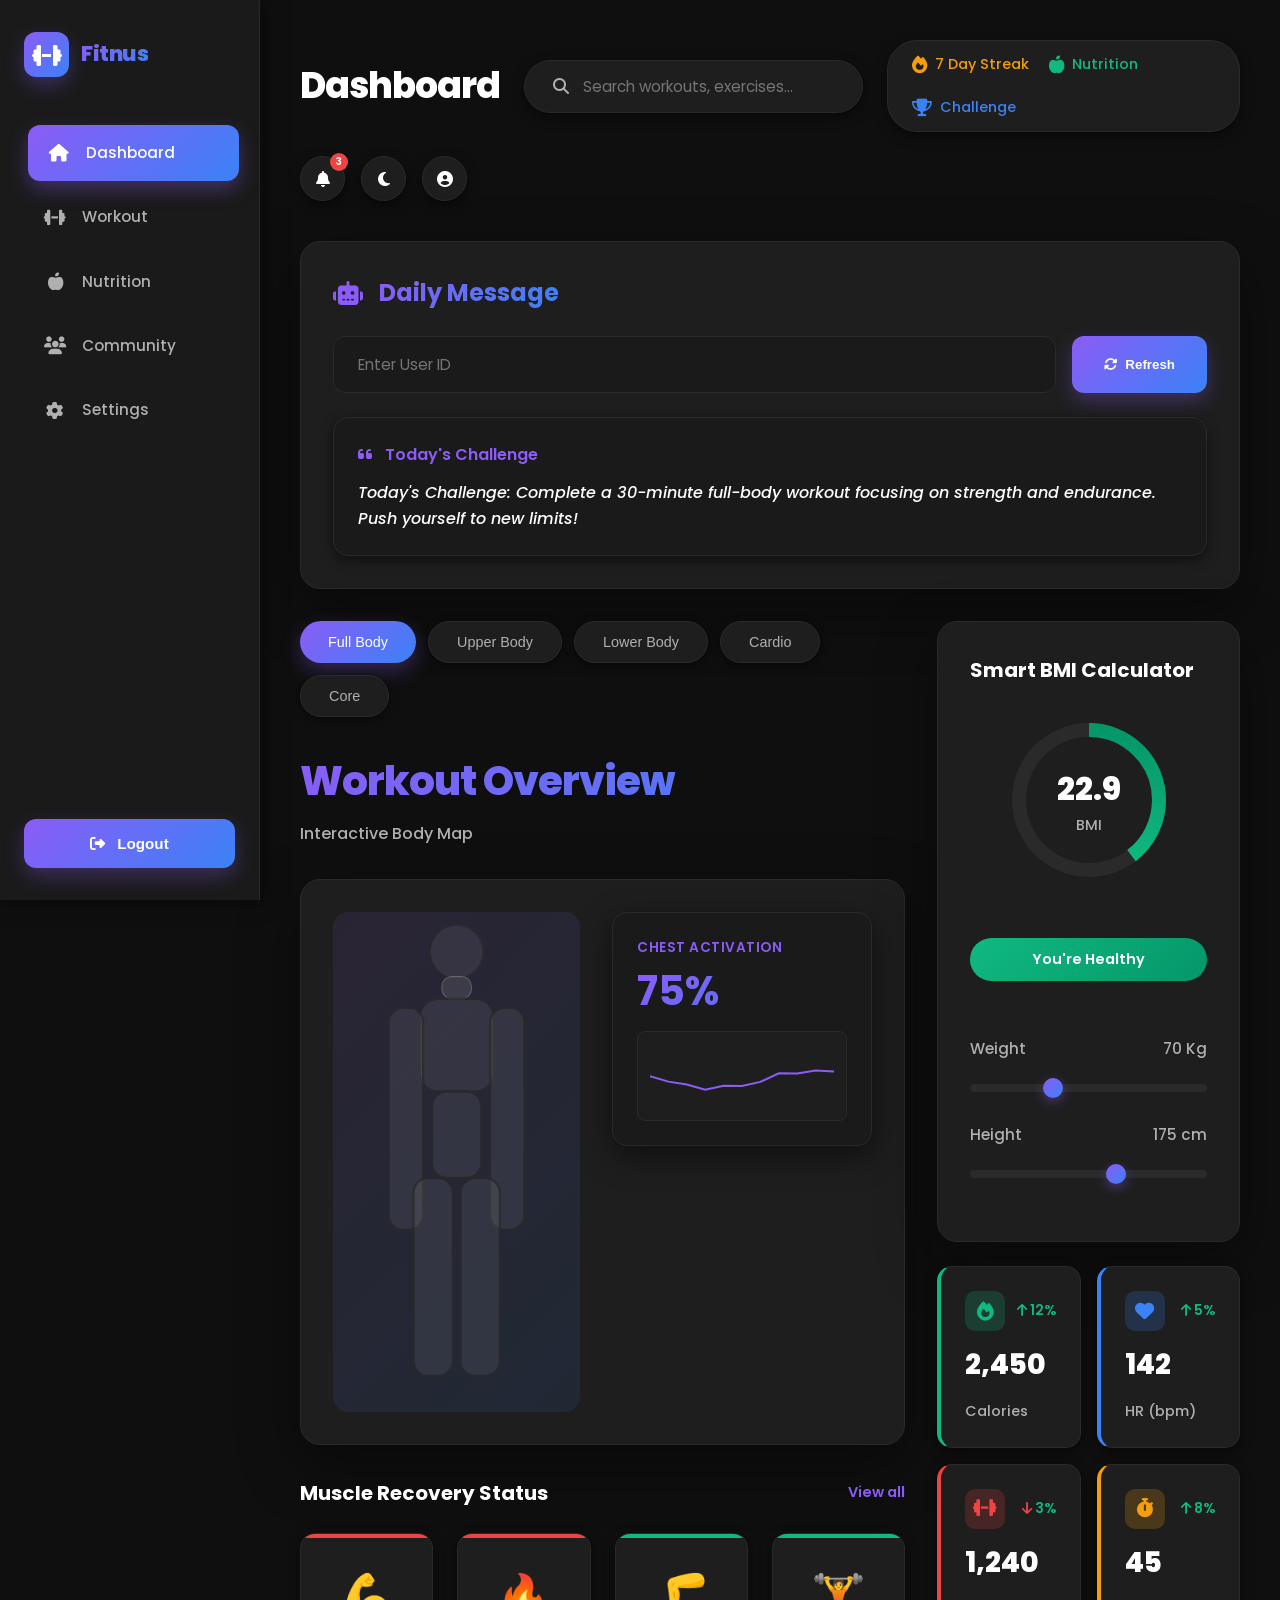
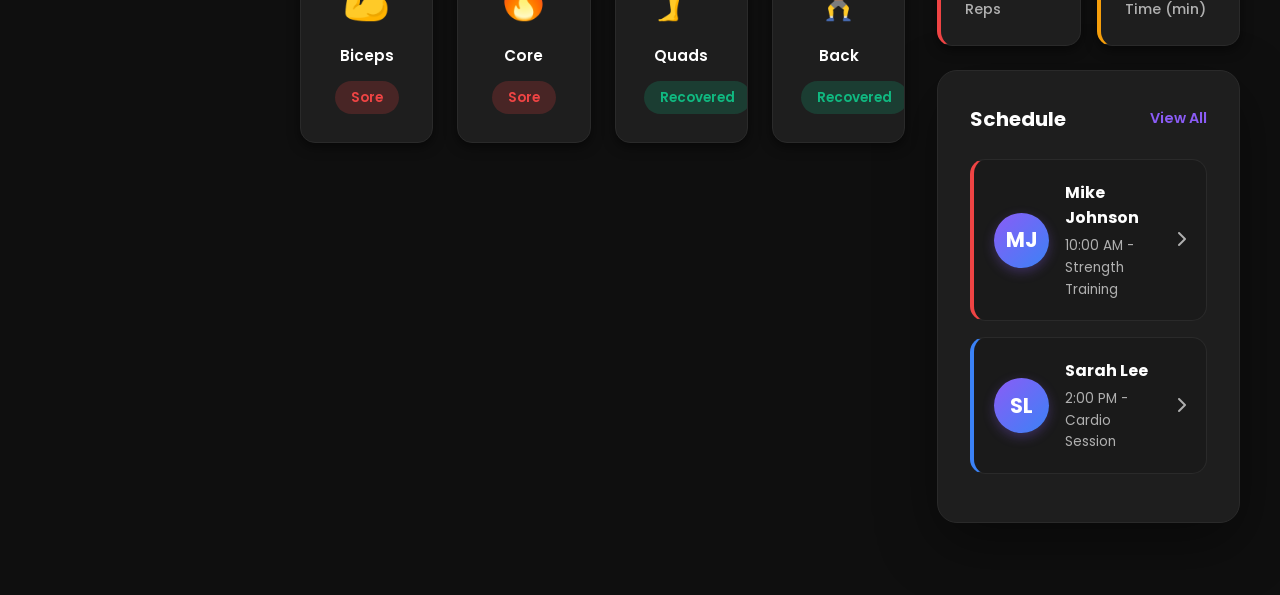
==== frontend/Hacking/Mainpage/index.html @ 84b74327 "Added  initilization and nutrition" ====
<!DOCTYPE html>
<html lang="en">
<head>
    <meta charset="UTF-8">
    <meta name="viewport" content="width=device-width, initial-scale=1.0">
    <title>Fitnus - Dashboard</title>
    <link rel="stylesheet" href="https://cdnjs.cloudflare.com/ajax/libs/font-awesome/6.4.0/css/all.min.css">
    <link href="https://fonts.googleapis.com/css2?family=Poppins:wght@300;400;500;600;700;800&display=swap" rel="stylesheet">
    <link rel="stylesheet" href="styles.css">
    <style>
        body {
            animation: fadeIn 0.5s ease-in-out;
        }

        @keyframes fadeIn {
            from {
                opacity: 0;
                transform: translateY(10px); 
            }
            to {
                opacity: 1;
                transform: translateY(0);
            }
        }
    </style>
</head>
<body data-theme="dark">
    <div class="container">
        <!-- Mobile Menu Button -->
        <div class="mobile-menu-btn" id="mobileMenuBtn">
            <i class="fas fa-bars"></i>
        </div>

        <!-- Sidebar -->
        <aside class="sidebar" id="sidebar">
            <div class="logo">
                <div class="logo-icon">
                    <i class="fas fa-dumbbell"></i>
                </div>
                <div class="logo-text">Fitnus</div>
            </div>
            <nav>
                <ul class="nav-menu">
                    <li class="nav-item">
                        <a href="#" class="nav-link active">
                            <i class="fas fa-home"></i>
                            <span>Dashboard</span>
                        </a>
                    </li>
                    <li class="nav-item">
                        <a href="#" class="nav-link">
                            <i class="fas fa-dumbbell"></i>
                            <span>Workout</span>
                        </a>
                    </li>
                    <li class="nav-item">
                        <a href="../Nutrients/nutrients.html" class="nav-link">
                            <i class="fas fa-apple-alt"></i>
                            <span>Nutrition</span>
                        </a>
                    </li>
                    <li class="nav-item">
                        <a href="#" class="nav-link">
                            <i class="fas fa-users"></i>
                            <span>Community</span>
                        </a>
                    </li>
                    <li class="nav-item">
                        <a href="#" class="nav-link">
                            <i class="fas fa-cog"></i>
                            <span>Settings</span>
                        </a>
                    </li>
                </ul>
            </nav>
            <button class="logout-btn">
                <i class="fas fa-sign-out-alt"></i>
                <span>Logout</span>
            </button>
        </aside>

        <!-- Main Content -->
        <main class="main-content">
            <!-- Header -->
            <header class="header">
                <h1 class="header-title">Dashboard</h1>
                <div class="header-center">
                    <div class="search-bar">
                        <i class="fas fa-search"></i>
                        <input type="text" placeholder="Search workouts, exercises..." class="search-input">
                    </div>
                    <div class="streaks-widget">
                        <div class="streak-item fire">
                            <i class="fas fa-fire"></i>
                            <span>7 Day Streak</span>
                        </div>
                        <div class="streak-item nutrition">
                            <i class="fas fa-apple-alt"></i>
                            <span>Nutrition</span>
                        </div>
                        <div class="streak-item check">
                            <i class="fas fa-trophy"></i>
                            <span>Challenge</span>
                        </div>
                    </div>
                </div>
                <div class="header-icons">
                    <div class="icon-btn notification-btn" id="notificationBtn">
                        <i class="fas fa-bell"></i>
                        <span class="notification-badge">3</span>
                    </div>
                    <div class="icon-btn theme-toggle" id="themeToggle">
                        <i class="fas fa-moon" id="themeIcon"></i>
                    </div>
                    <div class="icon-btn profile-btn">
                        <i class="fas fa-user-circle"></i>
                    </div>
                </div>
            </header>

            <!-- Daily Message Section (AI Personalization) -->
            <section class="ai-section">
                <div class="ai-header">
                    <i class="fas fa-robot"></i>
                    <h2>Daily Message</h2>
                </div>
                <div class="ai-input-group">
                    <input type="text" class="ai-input" id="userIdInput" placeholder="Enter User ID">
                    <button class="ai-submit-btn" id="refreshBtn">
                        <i class="fas fa-sync-alt"></i> Refresh
                    </button>
                </div>
                <div class="ai-response active">
                    <div class="ai-card">
                        <h3><i class="fas fa-quote-left"></i> Today's Challenge</h3>
                        <p class="quote" id="dailyMessageText">Today's Challenge: Complete a 30-minute full-body workout focusing on strength and endurance. Push yourself to new limits!</p>
                    </div>
                </div>
            </section>

            <!-- Main Grid -->
            <div class="main-grid">
                <!-- Left Column -->
                <div class="left-column">
                    <!-- Workout Selector -->
                    <div class="workout-selector">
                        <button class="selector-pill active" data-workout="fullbody">Full Body</button>
                        <button class="selector-pill" data-workout="upper">Upper Body</button>
                        <button class="selector-pill" data-workout="lower">Lower Body</button>
                        <button class="selector-pill" data-workout="cardio">Cardio</button>
                        <button class="selector-pill" data-workout="core">Core</button>
                    </div>

                    <!-- Workout Title -->
                    <div class="workout-title">
                        <h1>Workout Overview</h1>
                        <p>Interactive Body Map</p>
                    </div>

                    <!-- Body Model Container -->
                    <div class="body-model-container">
                        <!-- Left Side: Body Model -->
                        <div class="body-model-wrapper">
                            <div class="body-model">
                                <svg class="body-svg" viewBox="0 0 200 400" xmlns="http://www.w3.org/2000/svg">
                                    <!-- Head -->
                                    <circle cx="100" cy="30" r="22" class="muscle-group" data-muscle="head" 
                                            fill="rgba(255, 255, 255, 0.1)" stroke="rgba(255,255,255,0.2)" stroke-width="1"/>
                                    
                                    <!-- Neck -->
                                    <rect x="88" y="50" width="24" height="18" rx="8" 
                                          fill="rgba(255, 255, 255, 0.1)" stroke="rgba(255,255,255,0.2)" stroke-width="1"/>
                                    
                                    <!-- Chest (Pecs) - Wide and broad -->
                                    <rect x="70" y="68" width="60" height="75" rx="15" class="muscle-group" data-muscle="chest" 
                                          fill="rgba(255, 255, 255, 0.1)" stroke="rgba(255,255,255,0.2)" stroke-width="1"/>
                                    
                                    <!-- Left Arm - Thick and muscular -->
                                    <rect x="45" y="75" width="28" height="180" rx="12" class="muscle-group" data-muscle="leftarm" 
                                          fill="rgba(255, 255, 255, 0.1)" stroke="rgba(255,255,255,0.2)" stroke-width="1"/>
                                    
                                    <!-- Right Arm - Thick and muscular -->
                                    <rect x="127" y="75" width="28" height="180" rx="12" class="muscle-group" data-muscle="rightarm" 
                                          fill="rgba(255, 255, 255, 0.1)" stroke="rgba(255,255,255,0.2)" stroke-width="1"/>
                                    
                                    <!-- Core/Abs - Tapered waist -->
                                    <rect x="80" y="143" width="40" height="70" rx="12" class="muscle-group" data-muscle="core" 
                                          fill="rgba(255, 255, 255, 0.1)" stroke="rgba(255,255,255,0.2)" stroke-width="1"/>
                                    
                                    <!-- Left Leg - Thick quads -->
                                    <rect x="65" y="213" width="32" height="160" rx="12" class="muscle-group" data-muscle="leftleg" 
                                          fill="rgba(255, 255, 255, 0.1)" stroke="rgba(255,255,255,0.2)" stroke-width="1"/>
                                    
                                    <!-- Right Leg - Thick quads -->
                                    <rect x="103" y="213" width="32" height="160" rx="12" class="muscle-group" data-muscle="rightleg" 
                                          fill="rgba(255, 255, 255, 0.1)" stroke="rgba(255,255,255,0.2)" stroke-width="1"/>
                                </svg>
                            </div>
                        </div>
                        
                        <!-- Right Side: Muscle Activation Card -->
                        <div class="muscle-activation-card" id="activationCard">
                            <h3 id="muscleName">Overall Body</h3>
                            <div class="muscle-value" id="muscleValue">72%</div>
                            <div class="muscle-graph">
                                <svg width="100%" height="100%" viewBox="0 0 220 80" preserveAspectRatio="none">
                                    <polyline class="graph-line" id="graphLine" points="0,40 22,35 44,38 66,32 88,40 110,35 132,38 154,32 176,40 198,35 220,38" fill="none"/>
                                </svg>
                            </div>
                        </div>
                    </div>

                    <!-- Recovery Section -->
                    <div class="recovery-section">
                        <div class="section-header">
                            <h3 class="section-title">Muscle Recovery Status</h3>
                            <a href="#" class="view-all">View all</a>
                        </div>
                        <div class="recovery-grid">
                            <div class="recovery-card sore">
                                <div class="recovery-icon">💪</div>
                                <div class="recovery-label">Biceps</div>
                                <div class="recovery-status sore">Sore</div>
                            </div>
                            <div class="recovery-card sore">
                                <div class="recovery-icon">🔥</div>
                                <div class="recovery-label">Core</div>
                                <div class="recovery-status sore">Sore</div>
                            </div>
                            <div class="recovery-card recovered">
                                <div class="recovery-icon">🦵</div>
                                <div class="recovery-label">Quads</div>
                                <div class="recovery-status recovered">Recovered</div>
                            </div>
                            <div class="recovery-card recovered">
                                <div class="recovery-icon">🏋️</div>
                                <div class="recovery-label">Back</div>
                                <div class="recovery-status recovered">Recovered</div>
                            </div>
                        </div>
                    </div>
                </div>

                <!-- Right Column -->
                <div class="right-column">
                    <!-- BMI Card -->
                    <div class="bmi-card">
                        <h3 class="bmi-title">Smart BMI Calculator</h3>
                        <div class="bmi-gauge">
                            <svg width="180" height="180">
                                <defs>
                                    <linearGradient id="gaugeGradient" x1="0%" y1="0%" x2="100%" y2="0%">
                                        <stop offset="0%" style="stop-color:#8b5cf6;stop-opacity:1" />
                                        <stop offset="100%" style="stop-color:#3b82f6;stop-opacity:1" />
                                    </linearGradient>
                                </defs>
                                <circle class="gauge-circle gauge-bg" cx="90" cy="90" r="70"/>
                                <circle class="gauge-circle gauge-fill" id="gaugeFill" cx="90" cy="90" r="70" transform="rotate(-90 90 90)"/>
                            </svg>
                            <div class="gauge-center">
                                <div class="gauge-value" id="bmiValue">24.8</div>
                                <div class="gauge-label">BMI</div>
                            </div>
                        </div>
                        <div style="text-align: center;">
                            <span class="bmi-badge healthy" id="bmiBadge">You're Healthy</span>
                        </div>
                        <div class="bmi-sliders">
                            <div class="slider-group">
                                <div class="slider-label">
                                    <span>Weight</span>
                                    <span id="weightValue">70 Kg</span>
                                </div>
                                <input type="range" class="slider" id="weightSlider" min="30" max="150" value="70">
                            </div>
                            <div class="slider-group">
                                <div class="slider-label">
                                    <span>Height</span>
                                    <span id="heightValue">175 cm</span>
                                </div>
                                <input type="range" class="slider" id="heightSlider" min="100" max="220" value="175">
                            </div>
                        </div>
                    </div>

                    <!-- Metrics Grid -->
                    <div class="metrics-grid">
                        <div class="metric-card green">
                            <div class="metric-header">
                                <div class="metric-icon">
                                    <i class="fas fa-fire"></i>
                                </div>
                                <div class="metric-trend">
                                    <i class="fas fa-arrow-up"></i> 12%
                                </div>
                            </div>
                            <div class="metric-value" id="caloriesValue">2,450</div>
                            <div class="metric-label">Calories</div>
                        </div>
                        <div class="metric-card blue">
                            <div class="metric-header">
                                <div class="metric-icon">
                                    <i class="fas fa-heart"></i>
                                </div>
                                <div class="metric-trend">
                                    <i class="fas fa-arrow-up"></i> 5%
                                </div>
                            </div>
                            <div class="metric-value" id="heartRateValue">142</div>
                            <div class="metric-label">HR (bpm)</div>
                        </div>
                        <div class="metric-card red">
                            <div class="metric-header">
                                <div class="metric-icon">
                                    <i class="fas fa-dumbbell"></i>
                                </div>
                                <div class="metric-trend">
                                    <i class="fas fa-arrow-down"></i> 3%
                                </div>
                            </div>
                            <div class="metric-value" id="repsValue">1,240</div>
                            <div class="metric-label">Reps</div>
                        </div>
                        <div class="metric-card orange">
                            <div class="metric-header">
                                <div class="metric-icon">
                                    <i class="fas fa-stopwatch"></i>
                                </div>
                                <div class="metric-trend">
                                    <i class="fas fa-arrow-up"></i> 8%
                                </div>
                            </div>
                            <div class="metric-value" id="timeValue">45</div>
                            <div class="metric-label">Time (min)</div>
                        </div>
                    </div>

                    <!-- Schedule Section -->
                    <div class="schedule-section">
                        <div class="section-header">
                            <h3 class="section-title">Schedule</h3>
                            <a href="#" class="view-all">View All</a>
                        </div>
                        <div class="trainer-card red">
                            <div class="trainer-avatar">MJ</div>
                            <div class="trainer-info">
                                <div class="trainer-name">Mike Johnson</div>
                                <div class="trainer-specialty">10:00 AM - Strength Training</div>
                            </div>
                            <div class="trainer-arrow">
                                <i class="fas fa-chevron-right"></i>
                            </div>
                        </div>
                        <div class="trainer-card blue">
                            <div class="trainer-avatar">SL</div>
                            <div class="trainer-info">
                                <div class="trainer-name">Sarah Lee</div>
                                <div class="trainer-specialty">2:00 PM - Cardio Session</div>
                            </div>
                            <div class="trainer-arrow">
                                <i class="fas fa-chevron-right"></i>
                            </div>
                        </div>
                    </div>
                </div>
            </div>
        </main>
    </div>

    <script src="script.js"></script>
</body>
</html>
---- frontend/Hacking/Mainpage/styles.css ----
:root {
    /* Dark Mode Colors (Default) */
    --bg-primary: #0f0f0f;
    --bg-secondary: #1a1a1a;
    --bg-card: #1e1e1e;
    --text-primary: #ffffff;
    --text-secondary: #b0b0b0;
    --accent-purple: #8b5cf6;
    --accent-blue: #3b82f6;
    --accent-gradient: linear-gradient(135deg, #8b5cf6 0%, #3b82f6 100%);
    --border-color: #2a2a2a;
    --shadow: rgba(0, 0, 0, 0.5);
    --shadow-lg: 0 20px 60px rgba(0, 0, 0, 0.4);
}

[data-theme="light"] {
    /* Light Mode Colors */
    --bg-primary: #f8f9fa;
    --bg-secondary: #ffffff;
    --bg-card: #ffffff;
    --text-primary: #1a1a1a;
    --text-secondary: #666666;
    --accent-purple: #8b5cf6;
    --accent-blue: #3b82f6;
    --accent-gradient: linear-gradient(135deg, #8b5cf6 0%, #3b82f6 100%);
    --border-color: #e0e0e0;
    --shadow: rgba(0, 0, 0, 0.1);
    --shadow-lg: 0 20px 60px rgba(0, 0, 0, 0.15);
}

* {
    margin: 0;
    padding: 0;
    box-sizing: border-box;
}

body {
    font-family: 'Poppins', sans-serif;
    background-color: var(--bg-primary);
    color: var(--text-primary);
    transition: background-color 0.3s ease, color 0.3s ease;
    overflow-x: hidden;
    line-height: 1.6;
}

[data-theme="light"] body {
    background: linear-gradient(135deg, #f8f9fa 0%, #ffffff 100%);
}

.container {
    display: flex;
    min-height: 100vh;
}

/* Sidebar */
.sidebar {
    width: 260px;
    background-color: var(--bg-secondary);
    padding: 2rem 1.5rem;
    display: flex;
    flex-direction: column;
    border-right: 1px solid var(--border-color);
    position: fixed;
    height: 100vh;
    overflow-y: auto;
    transition: all 0.3s ease;
    z-index: 1000;
    box-shadow: 2px 0 20px var(--shadow);
}

.logo {
    display: flex;
    align-items: center;
    gap: 0.75rem;
    margin-bottom: 3rem;
}

.logo-icon {
    width: 45px;
    height: 45px;
    background: var(--accent-gradient);
    border-radius: 12px;
    display: flex;
    align-items: center;
    justify-content: center;
    font-size: 1.5rem;
    color: white;
    box-shadow: 0 8px 20px rgba(139, 92, 246, 0.3);
}

.logo-text {
    font-size: 1.35rem;
    font-weight: 800;
    background: var(--accent-gradient);
    -webkit-background-clip: text;
    -webkit-text-fill-color: transparent;
    background-clip: text;
    letter-spacing: -0.5px;
}

.nav-menu {
    list-style: none;
    flex: 1;
}

.nav-item {
    margin-bottom: 0.5rem;
}

.nav-link {
    display: flex;
    align-items: center;
    gap: 1rem;
    padding: 1rem 1.25rem;
    color: var(--text-secondary);
    text-decoration: none;
    border-radius: 12px;
    transition: all 0.3s ease;
    font-weight: 500;
    font-size: 0.95rem;
}

.nav-link:hover,
.nav-link.active {
    background: var(--accent-gradient);
    color: white;
    transform: translateX(4px);
    box-shadow: 0 8px 20px rgba(139, 92, 246, 0.35);
    border: none;
}

.nav-link i {
    width: 22px;
    text-align: center;
    font-size: 1.1rem;
}

.logout-btn {
    margin-top: auto;
    padding: 1rem 1.5rem;
    background: var(--accent-gradient);
    color: white;
    border: none;
    border-radius: 12px;
    font-weight: 600;
    cursor: pointer;
    display: flex;
    align-items: center;
    justify-content: center;
    gap: 0.75rem;
    transition: all 0.3s ease;
    font-size: 0.95rem;
    box-shadow: 0 8px 20px rgba(139, 92, 246, 0.3);
}

.logout-btn:hover {
    transform: translateY(-2px);
    box-shadow: 0 12px 30px rgba(139, 92, 246, 0.4);
}

/* Main Content */
.main-content {
    flex: 1;
    margin-left: 260px;
    padding: 2.5rem;
    transition: margin-left 0.3s ease;
}

/* Header */
.header {
    display: flex;
    align-items: center;
    justify-content: space-between;
    margin-bottom: 2.5rem;
    flex-wrap: wrap;
    gap: 1.5rem;
}

.header-title {
    font-size: 2.25rem;
    font-weight: 800;
    letter-spacing: -1px;
}

.header-center {
    display: flex;
    align-items: center;
    gap: 1.5rem;
    flex: 1;
    justify-content: center;
}

.search-bar {
    display: flex;
    align-items: center;
    background: var(--bg-card);
    border: 1px solid var(--border-color);
    border-radius: 30px;
    padding: 0.875rem 1.75rem;
    gap: 0.875rem;
    min-width: 320px;
    box-shadow: 0 4px 12px var(--shadow);
    transition: all 0.3s ease;
}

.search-bar:focus-within {
    border-color: var(--accent-purple);
    box-shadow: 0 4px 20px rgba(139, 92, 246, 0.2);
}

.search-bar input {
    flex: 1;
    background: transparent;
    border: none;
    color: var(--text-primary);
    font-size: 0.95rem;
    outline: none;
    font-family: 'Poppins', sans-serif;
}

.search-bar i {
    color: var(--text-secondary);
}

.streaks-widget {
    display: flex;
    align-items: center;
    gap: 1.25rem;
    background: var(--bg-card);
    border: 1px solid var(--border-color);
    border-radius: 30px;
    padding: 0.75rem 1.5rem;
    box-shadow: 0 4px 12px var(--shadow);
    flex-wrap: wrap;
}

.streak-item {
    display: flex;
    align-items: center;
    gap: 0.5rem;
    font-size: 0.9rem;
    font-weight: 500;
    color: var(--text-primary);
}

.streak-item i {
    font-size: 1.1rem;
}

.streak-item.fire {
    color: #f59e0b;
}

.streak-item.nutrition {
    color: #10b981;
}

.streak-item.check {
    color: #3b82f6;
}

.header-icons {
    display: flex;
    align-items: center;
    gap: 1rem;
}

.icon-btn {
    width: 45px;
    height: 45px;
    border-radius: 50%;
    background: var(--bg-card);
    border: 1px solid var(--border-color);
    display: flex;
    align-items: center;
    justify-content: center;
    cursor: pointer;
    color: var(--text-primary);
    transition: all 0.3s ease;
    box-shadow: 0 4px 12px var(--shadow);
    position: relative;
}

.icon-btn:hover {
    background: var(--accent-gradient);
    color: white;
    transform: scale(1.1);
    box-shadow: 0 8px 20px rgba(139, 92, 246, 0.3);
}

.notification-badge {
    position: absolute;
    top: -4px;
    right: -4px;
    background: #ef4444;
    color: white;
    border-radius: 50%;
    width: 18px;
    height: 18px;
    display: flex;
    align-items: center;
    justify-content: center;
    font-size: 10px;
    font-weight: 600;
}

.theme-toggle {
    cursor: pointer;
}

/* AI Personalization Section */
.ai-section {
    background: var(--bg-card);
    border-radius: 20px;
    padding: 2rem;
    margin-bottom: 2rem;
    border: 1px solid var(--border-color);
    box-shadow: var(--shadow-lg);
}

.ai-header {
    display: flex;
    align-items: center;
    gap: 1rem;
    margin-bottom: 1.5rem;
}

.ai-header h2 {
    font-size: 1.5rem;
    font-weight: 700;
    background: var(--accent-gradient);
    -webkit-background-clip: text;
    -webkit-text-fill-color: transparent;
    background-clip: text;
}

.ai-header i {
    font-size: 1.5rem;
    color: var(--accent-purple);
}

.ai-input-group {
    display: flex;
    gap: 1rem;
    margin-bottom: 1.5rem;
}

.ai-input {
    flex: 1;
    padding: 1rem 1.5rem;
    background: var(--bg-secondary);
    border: 1px solid var(--border-color);
    border-radius: 12px;
    color: var(--text-primary);
    font-family: 'Poppins', sans-serif;
    font-size: 0.95rem;
    outline: none;
    transition: all 0.3s ease;
}

.ai-input:focus {
    border-color: var(--accent-purple);
    box-shadow: 0 0 0 3px rgba(139, 92, 246, 0.1);
}

.ai-submit-btn {
    padding: 1rem 2rem;
    background: var(--accent-gradient);
    color: white;
    border: none;
    border-radius: 12px;
    font-weight: 600;
    cursor: pointer;
    transition: all 0.3s ease;
    box-shadow: 0 8px 20px rgba(139, 92, 246, 0.3);
    display: flex;
    align-items: center;
    gap: 0.5rem;
}

.ai-submit-btn:hover {
    transform: translateY(-2px);
    box-shadow: 0 12px 30px rgba(139, 92, 246, 0.4);
}

.ai-response {
    display: none;
    grid-template-columns: repeat(auto-fit, minmax(280px, 1fr));
    gap: 1.5rem;
    margin-top: 1.5rem;
}

.ai-response.active {
    display: grid;
}

.ai-card {
    background: var(--bg-secondary);
    border: 1px solid var(--border-color);
    border-radius: 15px;
    padding: 1.5rem;
    box-shadow: 0 4px 12px var(--shadow);
}

.ai-card h3 {
    font-size: 1rem;
    font-weight: 600;
    margin-bottom: 0.75rem;
    color: var(--accent-purple);
}

.ai-card h3 i {
    margin-right: 0.5rem;
}

.ai-card p {
    color: var(--text-secondary);
    font-size: 0.9rem;
    line-height: 1.6;
}

.ai-card .quote {
    font-style: italic;
    color: var(--text-primary);
    font-size: 1rem;
    font-weight: 500;
}

/* Main Grid */
.main-grid {
    display: grid;
    grid-template-columns: 2fr 1fr;
    gap: 2rem;
    margin-bottom: 2rem;
}

/* Left Column */
.workout-selector {
    display: flex;
    gap: 0.75rem;
    margin-bottom: 2rem;
    flex-wrap: wrap;
}

.selector-pill {
    padding: 0.75rem 1.75rem;
    border-radius: 30px;
    background: var(--bg-card);
    border: 1px solid var(--border-color);
    color: var(--text-secondary);
    cursor: pointer;
    transition: all 0.3s ease;
    font-size: 0.9rem;
    font-weight: 500;
    box-shadow: 0 2px 8px var(--shadow);
}

.selector-pill:hover {
    border-color: var(--accent-purple);
    color: var(--text-primary);
    transform: translateY(-2px);
}

.selector-pill.active {
    background: var(--accent-gradient);
    color: white;
    border: none;
    box-shadow: 0 8px 20px rgba(139, 92, 246, 0.3);
}

.workout-title {
    margin-bottom: 1.5rem;
}

.workout-title h1 {
    font-size: 2.5rem;
    font-weight: 800;
    background: var(--accent-gradient);
    -webkit-background-clip: text;
    -webkit-text-fill-color: transparent;
    background-clip: text;
    margin-bottom: 0.5rem;
    letter-spacing: -1px;
}

.workout-title p {
    color: var(--text-secondary);
    font-size: 1rem;
    font-weight: 500;
}

.body-model-container {
    background: var(--bg-card);
    border-radius: 20px;
    padding: 2rem;
    margin-top: 2rem;
    border: 1px solid var(--border-color);
    min-height: 500px;
    display: flex;
    flex-direction: row;
    gap: 2rem;
    align-items: stretch;
    box-shadow: var(--shadow-lg);
}

.body-model-wrapper {
    flex: 1;
    display: flex;
    align-items: center;
    justify-content: center;
}

.body-model {
    width: 100%;
    max-width: 400px;
    height: 500px;
    position: relative;
    background: linear-gradient(135deg, rgba(139, 92, 246, 0.1) 0%, rgba(59, 130, 246, 0.1) 100%);
    border-radius: 15px;
    display: flex;
    align-items: center;
    justify-content: center;
}

.body-svg {
    width: 100%;
    height: 100%;
}

.muscle-group {
    cursor: pointer;
    transition: all 0.3s ease;
    opacity: 0.7;
    stroke: var(--border-color);
    stroke-width: 2;
}

.muscle-group:hover {
    opacity: 1;
    filter: drop-shadow(0 0 15px var(--accent-purple));
    stroke: var(--accent-purple);
    stroke-width: 3;
}

.muscle-activation-card {
    flex: 0 0 260px;
    background: var(--bg-secondary);
    border: 1px solid var(--border-color);
    border-radius: 15px;
    padding: 1.5rem;
    display: flex;
    flex-direction: column;
    box-shadow: 0 10px 30px var(--shadow);
    transition: all 0.3s ease;
    height: fit-content;
}

.muscle-activation-card h3 {
    font-size: 0.85rem;
    margin-bottom: 0.75rem;
    color: var(--accent-purple);
    font-weight: 600;
    text-transform: uppercase;
    letter-spacing: 0.5px;
}

.muscle-value {
    font-size: 2.5rem;
    font-weight: 700;
    background: var(--accent-gradient);
    -webkit-background-clip: text;
    -webkit-text-fill-color: transparent;
    background-clip: text;
    margin-bottom: 1.25rem;
    line-height: 1;
    transition: all 0.3s ease;
}

.muscle-graph {
    width: 100%;
    height: 90px;
    margin-top: auto;
    background: var(--bg-card);
    border-radius: 8px;
    position: relative;
    overflow: hidden;
    padding: 0.75rem;
    border: 1px solid var(--border-color);
}

.graph-line {
    stroke: var(--accent-purple);
    stroke-width: 2.5;
    fill: none;
    transition: all 0.3s ease;
}

/* Right Column */
.bmi-card {
    background: var(--bg-card);
    border-radius: 20px;
    padding: 2rem;
    border: 1px solid var(--border-color);
    margin-bottom: 1.5rem;
    box-shadow: var(--shadow-lg);
}

.bmi-title {
    font-size: 1.25rem;
    font-weight: 700;
    margin-bottom: 1.5rem;
}

.bmi-gauge {
    width: 180px;
    height: 180px;
    margin: 1.5rem auto;
    position: relative;
}

.gauge-circle {
    fill: none;
    stroke-width: 14;
}

.gauge-bg {
    stroke: var(--border-color);
}

.gauge-fill {
    stroke: url(#gaugeGradient);
    stroke-dasharray: 440;
    stroke-dashoffset: 220;
    transition: stroke-dashoffset 0.5s ease, stroke 0.3s ease;
}

.gauge-center {
    position: absolute;
    top: 50%;
    left: 50%;
    transform: translate(-50%, -50%);
    text-align: center;
}

.gauge-value {
    font-size: 2rem;
    font-weight: 800;
}

.gauge-label {
    font-size: 0.9rem;
    color: var(--text-secondary);
    font-weight: 500;
}

.bmi-badge {
    display: inline-block;
    padding: 0.625rem 1.25rem;
    border-radius: 25px;
    font-size: 0.9rem;
    font-weight: 600;
    margin: 1.5rem 0;
    text-align: center;
    width: 100%;
}

.bmi-badge.underweight {
    background: linear-gradient(135deg, #fbbf24 0%, #f59e0b 100%);
    color: white;
}

.bmi-badge.healthy {
    background: linear-gradient(135deg, #10b981 0%, #059669 100%);
    color: white;
}

.bmi-badge.overweight {
    background: linear-gradient(135deg, #f97316 0%, #ea580c 100%);
    color: white;
}

.bmi-badge.obese {
    background: linear-gradient(135deg, #ef4444 0%, #dc2626 100%);
    color: white;
}

.bmi-sliders {
    margin-top: 2rem;
}

.slider-group {
    margin-bottom: 1.5rem;
}

.slider-label {
    display: flex;
    justify-content: space-between;
    margin-bottom: 0.75rem;
    font-size: 0.95rem;
    color: var(--text-secondary);
    font-weight: 500;
}

.slider {
    width: 100%;
    height: 8px;
    border-radius: 4px;
    background: var(--border-color);
    outline: none;
    -webkit-appearance: none;
    appearance: none;
    cursor: pointer;
}

.slider::-webkit-slider-thumb {
    -webkit-appearance: none;
    appearance: none;
    width: 20px;
    height: 20px;
    border-radius: 50%;
    background: var(--accent-gradient);
    cursor: pointer;
    box-shadow: 0 4px 12px rgba(139, 92, 246, 0.4);
    transition: all 0.3s ease;
}

.slider::-webkit-slider-thumb:hover {
    transform: scale(1.2);
}

.slider::-moz-range-thumb {
    width: 20px;
    height: 20px;
    border-radius: 50%;
    background: var(--accent-gradient);
    cursor: pointer;
    border: none;
    box-shadow: 0 4px 12px rgba(139, 92, 246, 0.4);
}

.metrics-grid {
    display: grid;
    grid-template-columns: repeat(2, 1fr);
    gap: 1rem;
    margin-bottom: 1.5rem;
}

.metric-card {
    background: var(--bg-card);
    border-radius: 15px;
    padding: 1.5rem;
    border: 1px solid var(--border-color);
    display: flex;
    flex-direction: column;
    gap: 0.75rem;
    box-shadow: 0 4px 12px var(--shadow);
    transition: all 0.3s ease;
}

.metric-card:hover {
    transform: translateY(-4px);
    box-shadow: 0 8px 20px var(--shadow);
}

.metric-card.green {
    border-left: 4px solid #10b981;
}

.metric-card.blue {
    border-left: 4px solid #3b82f6;
}

.metric-card.red {
    border-left: 4px solid #ef4444;
}

.metric-card.orange {
    border-left: 4px solid #f59e0b;
}

.metric-header {
    display: flex;
    justify-content: space-between;
    align-items: center;
}

.metric-icon {
    width: 40px;
    height: 40px;
    border-radius: 10px;
    display: flex;
    align-items: center;
    justify-content: center;
    font-size: 1.2rem;
}

.metric-card.green .metric-icon {
    background: rgba(16, 185, 129, 0.2);
    color: #10b981;
}

.metric-card.blue .metric-icon {
    background: rgba(59, 130, 246, 0.2);
    color: #3b82f6;
}

.metric-card.red .metric-icon {
    background: rgba(239, 68, 68, 0.2);
    color: #ef4444;
}

.metric-card.orange .metric-icon {
    background: rgba(245, 158, 11, 0.2);
    color: #f59e0b;
}

.metric-value {
    font-size: 1.75rem;
    font-weight: 800;
}

.metric-label {
    font-size: 0.9rem;
    color: var(--text-secondary);
    font-weight: 500;
}

.metric-trend {
    font-size: 0.85rem;
    color: #10b981;
    font-weight: 600;
}

.metric-trend i.fa-arrow-down {
    color: #ef4444;
}

.schedule-section {
    background: var(--bg-card);
    border-radius: 20px;
    padding: 2rem;
    border: 1px solid var(--border-color);
    box-shadow: var(--shadow-lg);
}

.section-header {
    display: flex;
    justify-content: space-between;
    align-items: center;
    margin-bottom: 1.5rem;
}

.section-title {
    font-size: 1.25rem;
    font-weight: 700;
}

.view-all {
    color: var(--accent-purple);
    text-decoration: none;
    font-size: 0.9rem;
    font-weight: 600;
    transition: all 0.3s ease;
}

.view-all:hover {
    transform: translateX(4px);
}

.trainer-card {
    background: var(--bg-secondary);
    border-radius: 15px;
    padding: 1.25rem;
    margin-bottom: 1rem;
    display: flex;
    align-items: center;
    gap: 1rem;
    cursor: pointer;
    transition: all 0.3s ease;
    border: 1px solid var(--border-color);
}

.trainer-card:hover {
    transform: translateX(5px);
    border-color: var(--accent-purple);
    box-shadow: 0 4px 12px var(--shadow);
}

.trainer-card.red {
    border-left: 4px solid #ef4444;
}

.trainer-card.blue {
    border-left: 4px solid #3b82f6;
}

.trainer-avatar {
    width: 55px;
    height: 55px;
    border-radius: 50%;
    background: var(--accent-gradient);
    display: flex;
    align-items: center;
    justify-content: center;
    color: white;
    font-weight: 700;
    font-size: 1.3rem;
    box-shadow: 0 4px 12px rgba(139, 92, 246, 0.3);
}

.trainer-info {
    flex: 1;
}

.trainer-name {
    font-weight: 700;
    margin-bottom: 0.25rem;
    font-size: 1rem;
}

.trainer-specialty {
    font-size: 0.85rem;
    color: var(--text-secondary);
}

.trainer-arrow {
    color: var(--text-secondary);
}

/* Recovery Section */
.recovery-section {
    margin-top: 2rem;
}

.recovery-grid {
    display: grid;
    grid-template-columns: repeat(4, 1fr);
    gap: 1.5rem;
}

.recovery-card {
    background: var(--bg-card);
    border-radius: 15px;
    padding: 1.75rem;
    text-align: center;
    border: 1px solid var(--border-color);
    position: relative;
    overflow: hidden;
    box-shadow: 0 4px 12px var(--shadow);
    transition: all 0.3s ease;
}

.recovery-card:hover {
    transform: translateY(-4px);
    box-shadow: 0 8px 20px var(--shadow);
}

.recovery-card::before {
    content: '';
    position: absolute;
    top: 0;
    left: 0;
    right: 0;
    height: 4px;
}

.recovery-card.sore::before {
    background: #ef4444;
}

.recovery-card.recovered::before {
    background: #10b981;
}

.recovery-icon {
    font-size: 2.75rem;
    margin-bottom: 0.75rem;
}

.recovery-label {
    font-size: 0.95rem;
    font-weight: 600;
    margin-bottom: 0.75rem;
}

.recovery-status {
    font-size: 0.85rem;
    padding: 0.375rem 1rem;
    border-radius: 20px;
    display: inline-block;
    font-weight: 600;
}

.recovery-status.sore {
    background: rgba(239, 68, 68, 0.2);
    color: #ef4444;
}

.recovery-status.recovered {
    background: rgba(16, 185, 129, 0.2);
    color: #10b981;
}

/* Responsive Design */
@media (max-width: 1200px) {
    .main-grid {
        grid-template-columns: 1fr;
    }
    
    .body-model-container {
        flex-direction: column;
    }
    
    .muscle-activation-card {
        flex: 1;
        width: 100%;
    }
}

@media (max-width: 768px) {
    .sidebar {
        transform: translateX(-100%);
    }
    .sidebar.open {
        transform: translateX(0);
    }
    .main-content {
        margin-left: 0;
        padding: 1.5rem;
    }
    .header {
        flex-direction: column;
        align-items: flex-start;
    }
    .header-center {
        width: 100%;
        flex-direction: column;
    }
    .search-bar {
        width: 100%;
        min-width: auto;
    }
    .streaks-widget {
        width: 100%;
        flex-wrap: wrap;
        justify-content: center;
    }
    .recovery-grid {
        grid-template-columns: repeat(2, 1fr);
    }
    .metrics-grid {
        grid-template-columns: 1fr;
    }
    
    .body-model-container {
        flex-direction: column;
        padding: 1.5rem;
    }
    
    .body-model {
        max-width: 100%;
        height: 400px;
    }
    
    .muscle-activation-card {
        flex: 1;
        width: 100%;
    }
    .ai-response {
        grid-template-columns: 1fr;
    }
}

.mobile-menu-btn {
    display: none;
    position: fixed;
    top: 1rem;
    left: 1rem;
    z-index: 1001;
    width: 45px;
    height: 45px;
    background: var(--bg-card);
    border: 1px solid var(--border-color);
    border-radius: 10px;
    align-items: center;
    justify-content: center;
    cursor: pointer;
    color: var(--text-primary);
    box-shadow: 0 4px 12px var(--shadow);
}

@media (max-width: 768px) {
    .mobile-menu-btn {
        display: flex;
    }
}
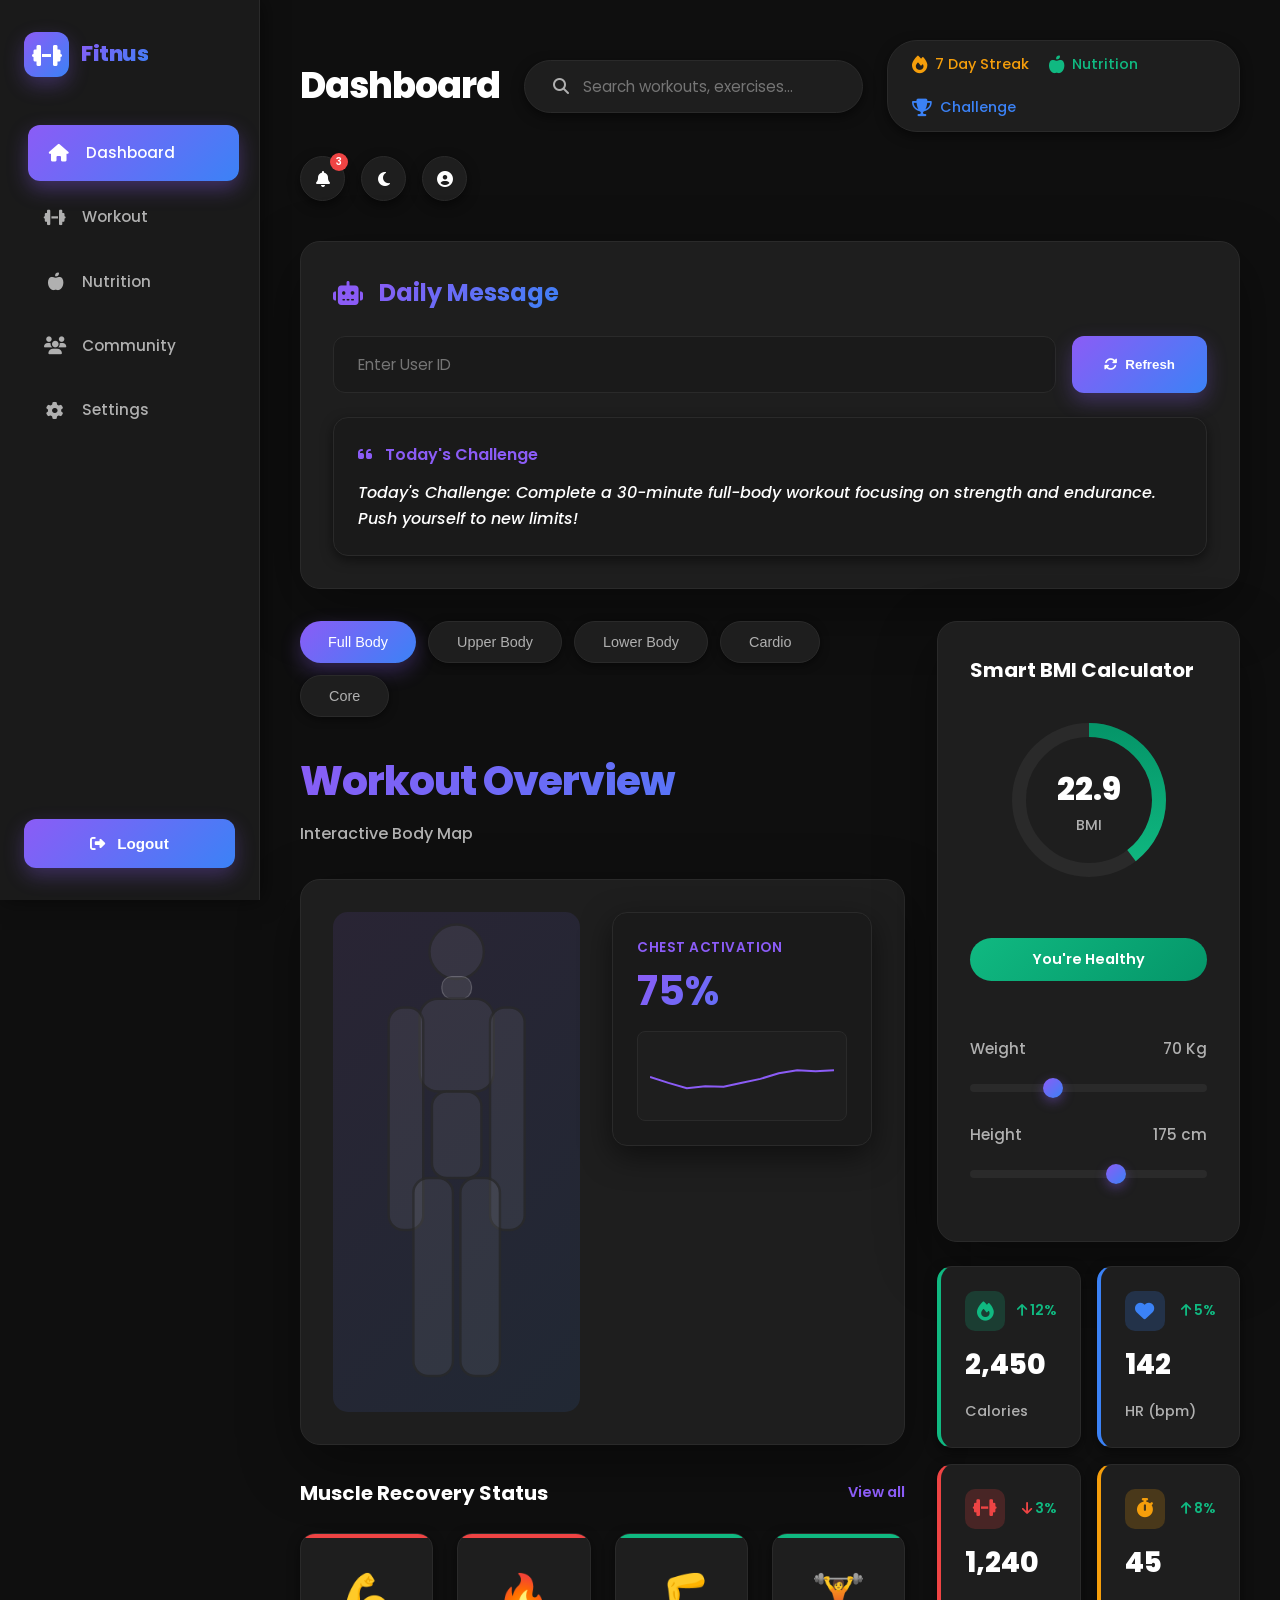
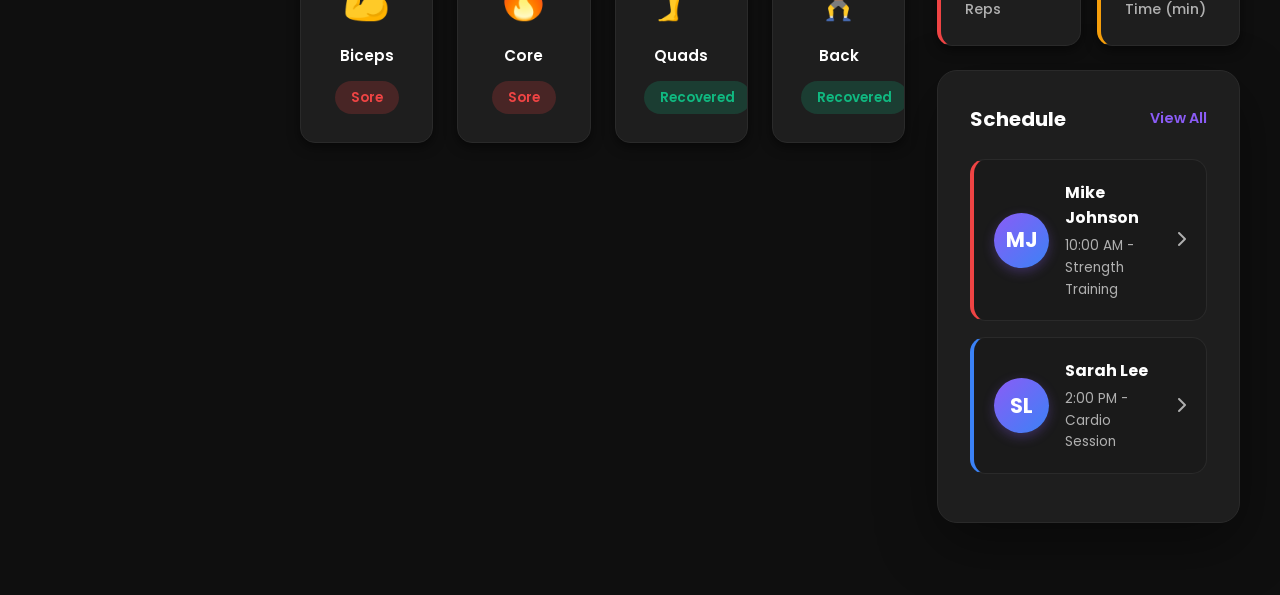
==== commit bd967782: "Already connected front end" ====
--- a/frontend/Hacking/Mainpage/index.html
+++ b/frontend/Hacking/Mainpage/index.html
@@ -48,7 +48,7 @@
                         </a>
                     </li>
                     <li class="nav-item">
-                        <a href="#" class="nav-link">
+                        <a href="#" class="nav-link" data-nav="workout">
                             <i class="fas fa-dumbbell"></i>
                             <span>Workout</span>
                         </a>
